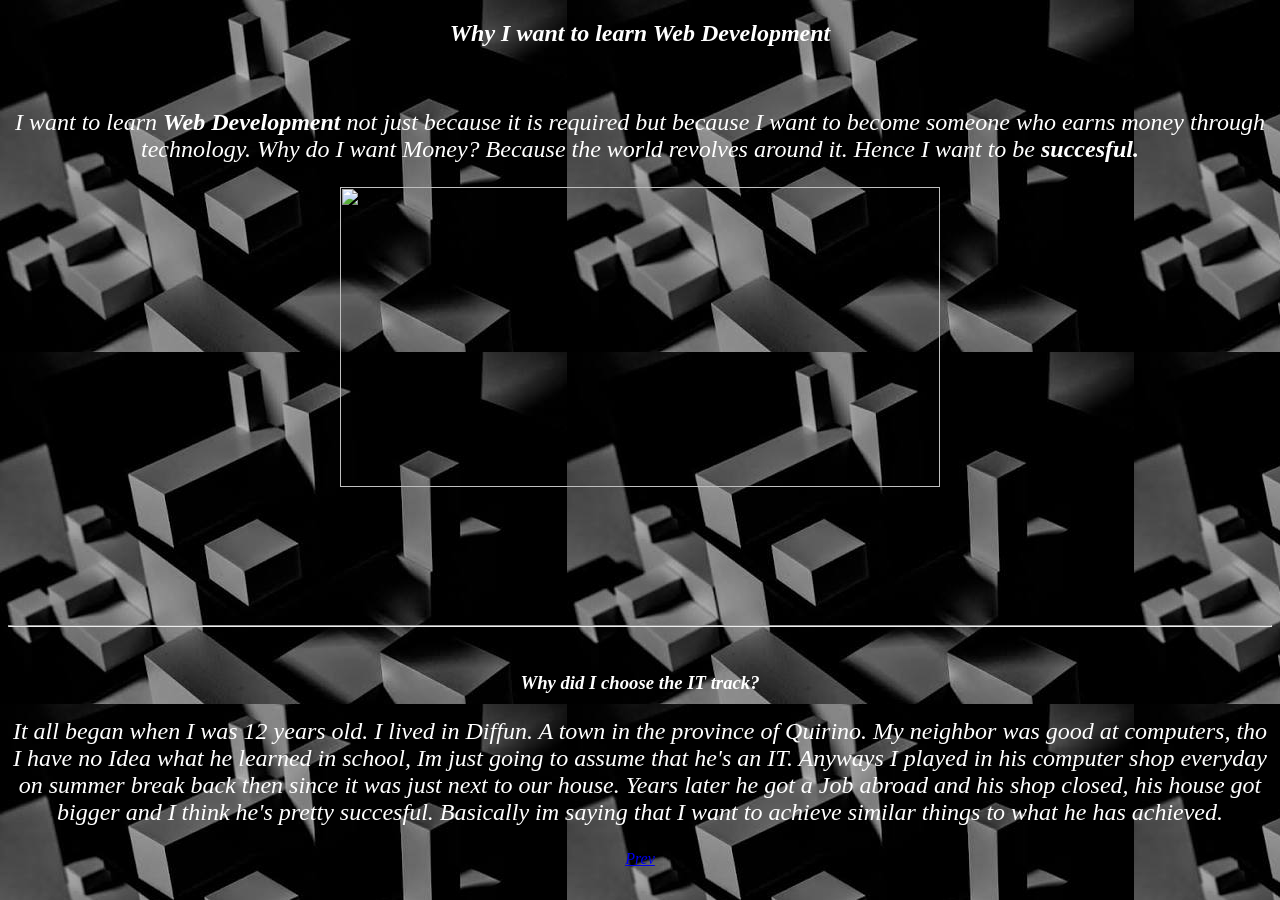
==== Html1/secondpage.html @ 3f675393 "v1" ====
<!DOCTYPE html>
<html>
<head>
   <title>Second Page</title>
  <link rel="preconnect" href="https://fonts.googleapis.com">
<link rel="preconnect" href="https://fonts.gstatic.com" crossorigin>
<link href="https://fonts.googleapis.com/css2?family=Montenegrin+Gothic+One&family=Oswald:wght@200..700&display=swap" rel="stylesheet">
  </head>
<body>
<h2><b>Why I want to learn Web Development</b></h2>
<br>
<p>I want to learn <b><i>Web Development</i></b> not just because it is required but because I want to become
someone who earns money through technology. Why do I want Money? Because the world revolves around it.
 Hence I want to be <b>succesful.</b>  </p>
<img src="C:\Users\LMI\Desktop\Grade 11\11 - IT ARIES\SIDLACAN, ELJOUR JOHN F\Html1\Images\Stonkers.png" width="600" height="300"></a>
<br>
<br>
<br>
<br>
<br>
<br>
<br>
<br>
<hr>
<br>
<h3>Why did I choose the IT track?</h3>
<p>It all began when I was 12 years old. I lived in Diffun. A town in the province of Quirino. My neighbor was good at computers,
  tho I have no Idea what he learned in school, Im just going to assume that he's an IT. Anyways
I played in his computer shop everyday on summer break back then since it was just next to our house. Years later he got a Job abroad and
his shop closed, his house got bigger and I think he's pretty succesful. Basically im saying that I want to achieve similar things to what he has
achieved.</p>
<a href="index.html" id="Prev">Prev</a>
<link rel="stylesheet" href="secondpage.css">
</body>
</html>
---- Html1/secondpage.css ----
body 
{background-image: url("Grey\ Cubes.jpg");
    text-align: center;
    font-style: oblique;
    color: rgb(255, 255, 255);
}
h1 {
color: rgb(255, 255, 255);
}


h2 {
color: rgb(255, 255, 255);
}


h3 {
color:  rgb(255, 255, 255);
}


h4 {
color:  rgb(255, 255, 255);
}


h5 {
color:  rgb(255, 255, 255);
}


h6 {
color:  rgb(255, 255, 255);
}

p {
color:  rgb(255, 255, 255);
font-size:  x-large;
}

input {
    color:  rgb(255, 255, 255);
}
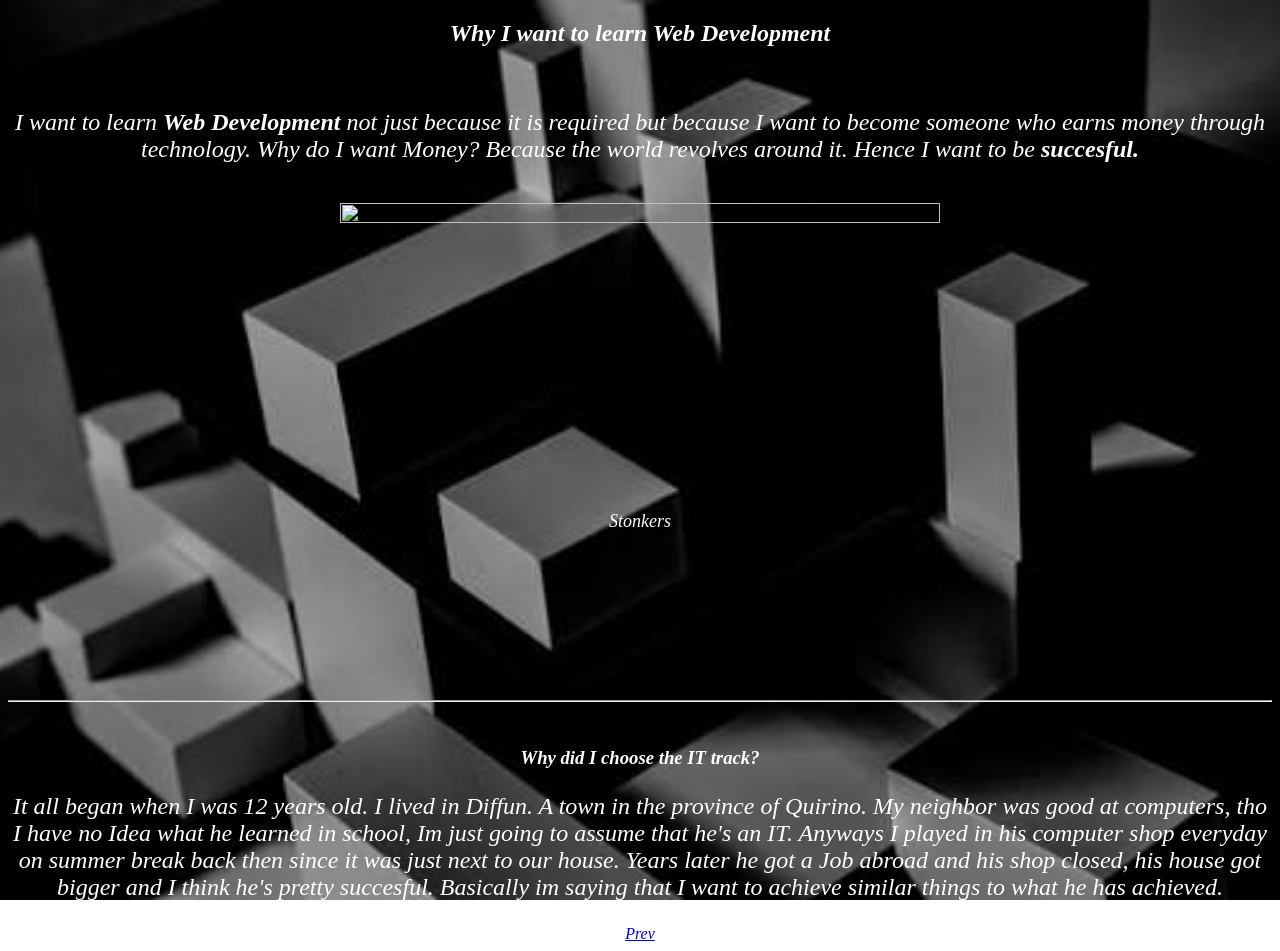
==== commit 1083ae97: "V2.002" ====
--- a/Html1/secondpage.html
+++ b/Html1/secondpage.html
@@ -12,7 +12,10 @@
 <p>I want to learn <b><i>Web Development</i></b> not just because it is required but because I want to become
 someone who earns money through technology. Why do I want Money? Because the world revolves around it.
  Hence I want to be <b>succesful.</b>  </p>
-<img src="C:\Users\LMI\Desktop\Grade 11\11 - IT ARIES\SIDLACAN, ELJOUR JOHN F\Html1\Images\Stonkers.png" width="600" height="300"></a>
+<figure class="single-image">
+  <img src="C:\Users\LMI\Desktop\Grade 11\11 - IT ARIES\SIDLACAN, ELJOUR JOHN F\Html1\Images\Stonkers.png" width="600" height="300">
+  <figcaption>Stonkers</figcaption>
+</figure>
 <br>
 <br>
 <br>
--- a/Html1/secondpage.css
+++ b/Html1/secondpage.css
@@ -1,5 +1,9 @@
 body 
-{background-image: url("Grey\ Cubes.jpg");
+{background-image: url("./Grey Cubes.jpg");
+    background-repeat: no-repeat;
+    background-size: cover;
+    background-position: center;
+    background-attachment: fixed;
     text-align: center;
     font-style: oblique;
     color: rgb(255, 255, 255);
@@ -38,6 +42,25 @@
 font-size:  x-large;
 }
 
+.single-image {
+    margin: 0 auto;
+    padding: 1rem;
+    max-width: 600px;
+}
+
+.single-image img {
+    display: block;
+    height: auto;
+    max-width: 100%;
+    margin: 0 auto;
+}
+
+figcaption {
+    padding-top: 0.5rem;
+    color: rgb(255, 255, 255);
+    font-size: large;
+}
+
 input {
     color:  rgb(255, 255, 255);
 }
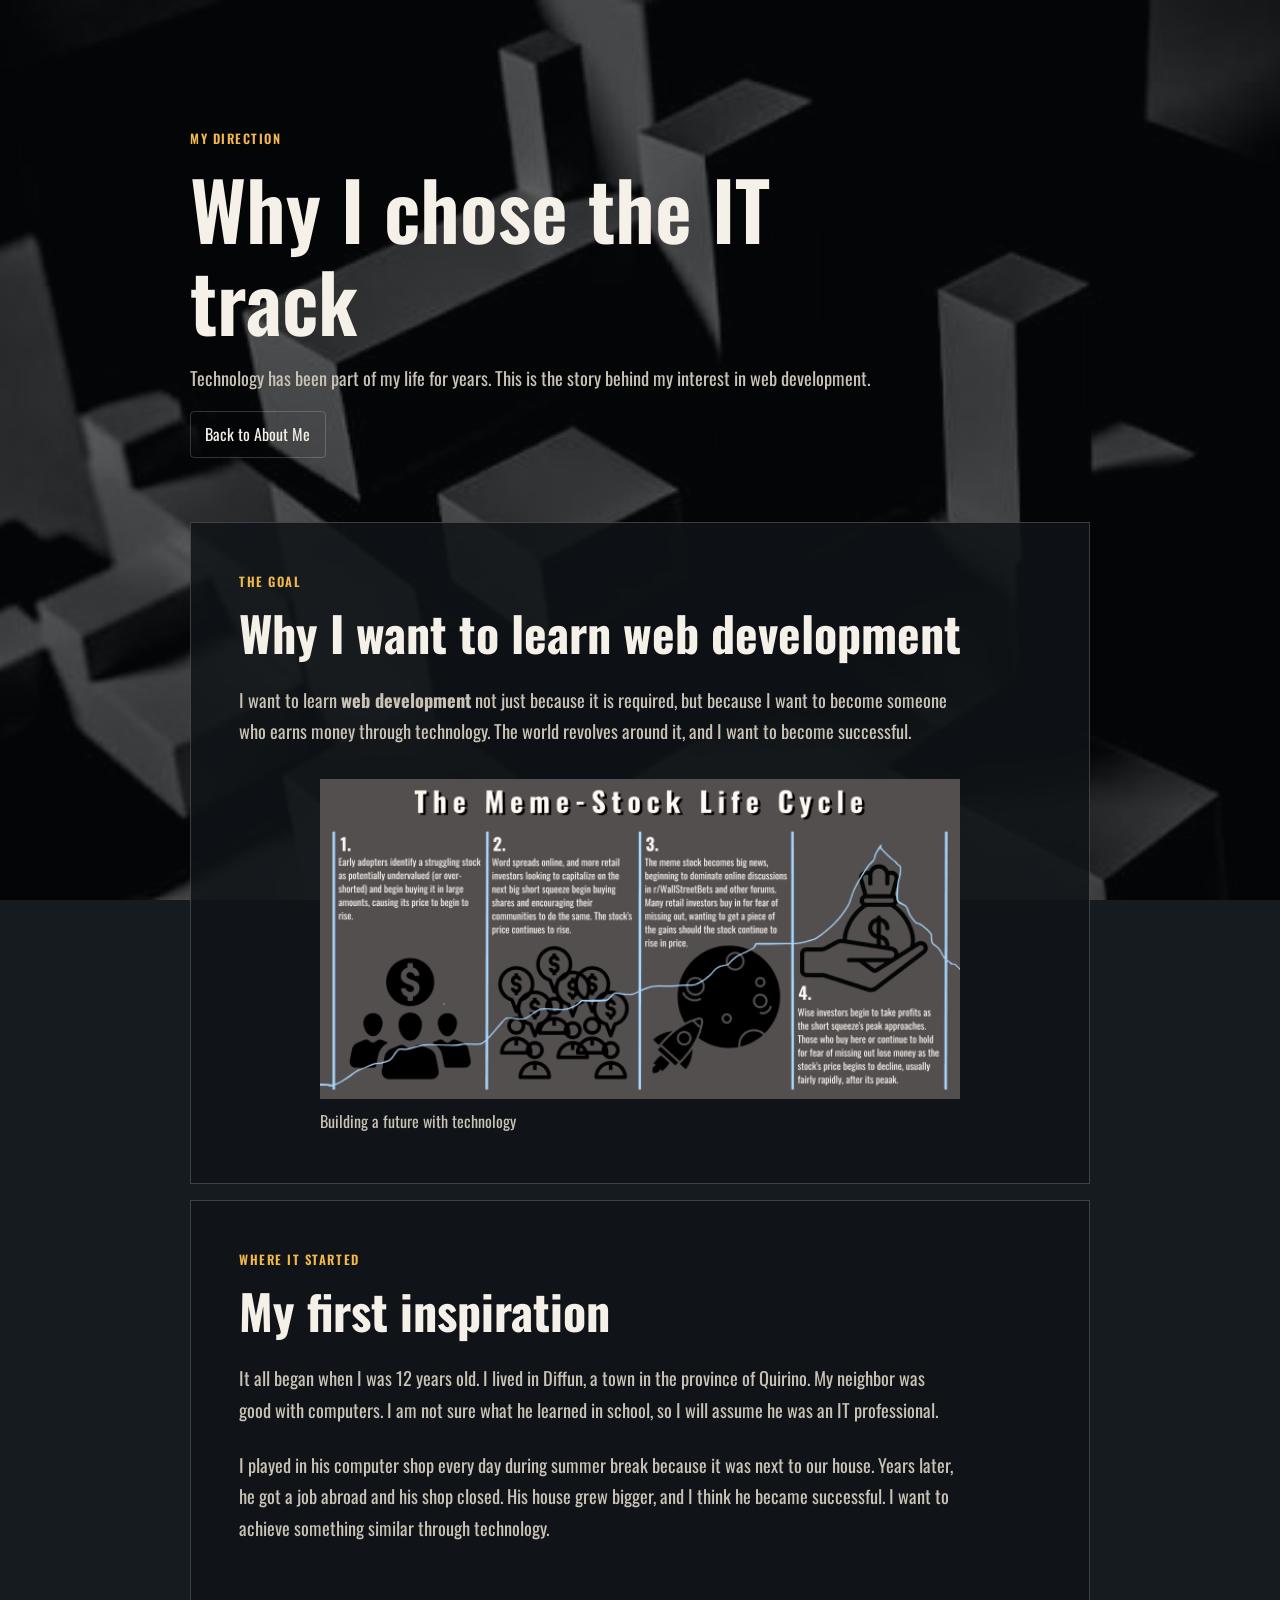
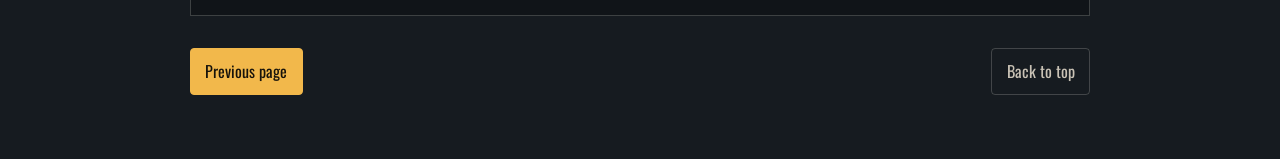
==== commit f95f818b: "V2.011" ====
--- a/Html1/secondpage.html
+++ b/Html1/secondpage.html
@@ -1,38 +1,46 @@
 <!DOCTYPE html>
-<html>
+<html lang="en">
 <head>
-   <title>Second Page</title>
+  <meta charset="UTF-8">
+  <meta name="viewport" content="width=device-width, initial-scale=1.0">
+  <title>Why I Chose IT | Eljour John F. Sidlacan</title>
   <link rel="preconnect" href="https://fonts.googleapis.com">
-<link rel="preconnect" href="https://fonts.gstatic.com" crossorigin>
-<link href="https://fonts.googleapis.com/css2?family=Montenegrin+Gothic+One&family=Oswald:wght@200..700&display=swap" rel="stylesheet">
-  </head>
+  <link rel="preconnect" href="https://fonts.gstatic.com" crossorigin>
+  <link href="https://fonts.googleapis.com/css2?family=Oswald:wght@400;500;600&display=swap" rel="stylesheet">
+  <link rel="stylesheet" href="secondpage.css">
+</head>
 <body>
-<h2><b>Why I want to learn Web Development</b></h2>
-<br>
-<p>I want to learn <b><i>Web Development</i></b> not just because it is required but because I want to become
-someone who earns money through technology. Why do I want Money? Because the world revolves around it.
- Hence I want to be <b>succesful.</b>  </p>
-<figure class="single-image">
-  <img src="C:\Users\LMI\Desktop\Grade 11\11 - IT ARIES\SIDLACAN, ELJOUR JOHN F\Html1\Images\Stonkers.png" width="600" height="300">
-  <figcaption>Stonkers</figcaption>
-</figure>
-<br>
-<br>
-<br>
-<br>
-<br>
-<br>
-<br>
-<br>
-<hr>
-<br>
-<h3>Why did I choose the IT track?</h3>
-<p>It all began when I was 12 years old. I lived in Diffun. A town in the province of Quirino. My neighbor was good at computers,
-  tho I have no Idea what he learned in school, Im just going to assume that he's an IT. Anyways
-I played in his computer shop everyday on summer break back then since it was just next to our house. Years later he got a Job abroad and
-his shop closed, his house got bigger and I think he's pretty succesful. Basically im saying that I want to achieve similar things to what he has
-achieved.</p>
-<a href="index.html" id="Prev">Prev</a>
-<link rel="stylesheet" href="secondpage.css">
+  <header class="site-header" id="top">
+    <p class="eyebrow">My direction</p>
+    <h1>Why I chose the IT track</h1>
+    <p class="intro">Technology has been part of my life for years. This is the story behind my interest in web development.</p>
+    <nav aria-label="Page navigation">
+      <a href="index.html">Back to About Me</a>
+    </nav>
+  </header>
+
+  <main class="content">
+    <section class="section">
+      <p class="eyebrow">The goal</p>
+      <h2>Why I want to learn web development</h2>
+      <p>I want to learn <strong>web development</strong> not just because it is required, but because I want to become someone who earns money through technology. The world revolves around it, and I want to become successful.</p>
+      <figure class="single-image">
+        <img src="Images/Stonkers.png" width="600" height="300" alt="Stonkers illustration">
+        <figcaption>Building a future with technology</figcaption>
+      </figure>
+    </section>
+
+    <section class="section">
+      <p class="eyebrow">Where it started</p>
+      <h2>My first inspiration</h2>
+      <p>It all began when I was 12 years old. I lived in Diffun, a town in the province of Quirino. My neighbor was good with computers. I am not sure what he learned in school, so I will assume he was an IT professional.</p>
+      <p>I played in his computer shop every day during summer break because it was next to our house. Years later, he got a job abroad and his shop closed. His house grew bigger, and I think he became successful. I want to achieve something similar through technology.</p>
+    </section>
+  </main>
+
+  <footer>
+    <a class="button-link" href="index.html">Previous page</a>
+    <a class="back-to-top" href="#top">Back to top</a>
+  </footer>
 </body>
 </html>
--- a/Html1/secondpage.css
+++ b/Html1/secondpage.css
@@ -1,67 +1,171 @@
-body 
-{background-image: url("./Grey Cubes.jpg");
-    background-repeat: no-repeat;
-    background-size: cover;
-    background-position: center;
-    background-attachment: fixed;
-    text-align: center;
-    font-style: oblique;
-    color: rgb(255, 255, 255);
-}
-h1 {
-color: rgb(255, 255, 255);
+:root {
+    --ink: #f5f1e8;
+    --muted: #c9c2b5;
+    --accent: #f2b84b;
+    --panel: rgba(16, 20, 24, 0.86);
+    --line: rgba(245, 241, 232, 0.2);
+    --content-width: 900px;
 }
 
+* {
+    box-sizing: border-box;
+}
+
+html {
+    scroll-behavior: smooth;
+}
+
+body {
+    min-width: 320px;
+    margin: 0;
+    color: var(--ink);
+    background: #161b20 url("./Grey Cubes.jpg") center / cover fixed no-repeat;
+    font-family: "Oswald", sans-serif;
+    line-height: 1.7;
+}
+
+body::before {
+    position: fixed;
+    z-index: -1;
+    inset: 0;
+    background: rgba(8, 11, 14, 0.5);
+    content: "";
+}
+
+h1,
+h2,
+p {
+    margin-top: 0;
+}
+
+h1,
+h2 {
+    line-height: 1.15;
+}
+
+h1 {
+    max-width: 720px;
+    margin-bottom: 1rem;
+    font-size: clamp(2.5rem, 7vw, 5rem);
+    font-weight: 600;
+}
 
 h2 {
-color: rgb(255, 255, 255);
+    margin-bottom: 1.5rem;
+    font-size: clamp(1.8rem, 4vw, 3rem);
 }
 
-
-h3 {
-color:  rgb(255, 255, 255);
+.site-header,
+.content,
+footer {
+    width: min(var(--content-width), calc(100% - 2rem));
+    margin-inline: auto;
 }
 
-
-h4 {
-color:  rgb(255, 255, 255);
+.site-header {
+    padding: 8rem 0 4rem;
 }
 
-
-h5 {
-color:  rgb(255, 255, 255);
+.eyebrow {
+    margin-bottom: 0.75rem;
+    color: var(--accent);
+    font-size: 0.8rem;
+    font-weight: 600;
+    letter-spacing: 0.12em;
+    text-transform: uppercase;
 }
 
-
-h6 {
-color:  rgb(255, 255, 255);
+.intro,
+.section p:not(.eyebrow) {
+    max-width: 720px;
+    color: var(--muted);
+    font-size: 1.15rem;
 }
 
-p {
-color:  rgb(255, 255, 255);
-font-size:  x-large;
+nav {
+    display: flex;
+    flex-wrap: wrap;
+    gap: 0.6rem;
+}
+
+a {
+    color: var(--ink);
+}
+
+nav a,
+.button-link,
+.back-to-top {
+    display: inline-block;
+    padding: 0.55rem 0.9rem;
+    border: 1px solid var(--line);
+    border-radius: 4px;
+    text-decoration: none;
+    transition: border-color 160ms ease, color 160ms ease, background-color 160ms ease;
+}
+
+nav a:hover,
+nav a:focus-visible,
+.button-link:hover,
+.button-link:focus-visible,
+.back-to-top:hover,
+.back-to-top:focus-visible {
+    border-color: var(--accent);
+    color: #17130b;
+    background: var(--accent);
+}
+
+.content {
+    display: grid;
+    gap: 1rem;
+}
+
+.section {
+    padding: clamp(1.25rem, 4vw, 3rem);
+    border: 1px solid var(--line);
+    background: var(--panel);
+}
+
+.section p:not(.eyebrow) {
+    margin-bottom: 1.5rem;
 }
 
 .single-image {
-    margin: 0 auto;
-    padding: 1rem;
-    max-width: 600px;
+    max-width: 640px;
+    margin: 2rem auto 0;
 }
 
 .single-image img {
     display: block;
+    width: 100%;
     height: auto;
-    max-width: 100%;
-    margin: 0 auto;
 }
 
 figcaption {
-    padding-top: 0.5rem;
-    color: rgb(255, 255, 255);
-    font-size: large;
+    padding-top: 0.6rem;
+    color: var(--muted);
 }
 
-input {
-    color:  rgb(255, 255, 255);
+footer {
+    display: flex;
+    flex-wrap: wrap;
+    justify-content: space-between;
+    gap: 1rem;
+    padding: 2rem 0 4rem;
 }
 
+.button-link {
+    border-color: var(--accent);
+    color: #17130b;
+    background: var(--accent);
+}
+
+.back-to-top {
+    color: var(--muted);
+}
+
+@media (max-width: 700px) {
+    .site-header {
+        padding: 4rem 0 2rem;
+    }
+}
+
